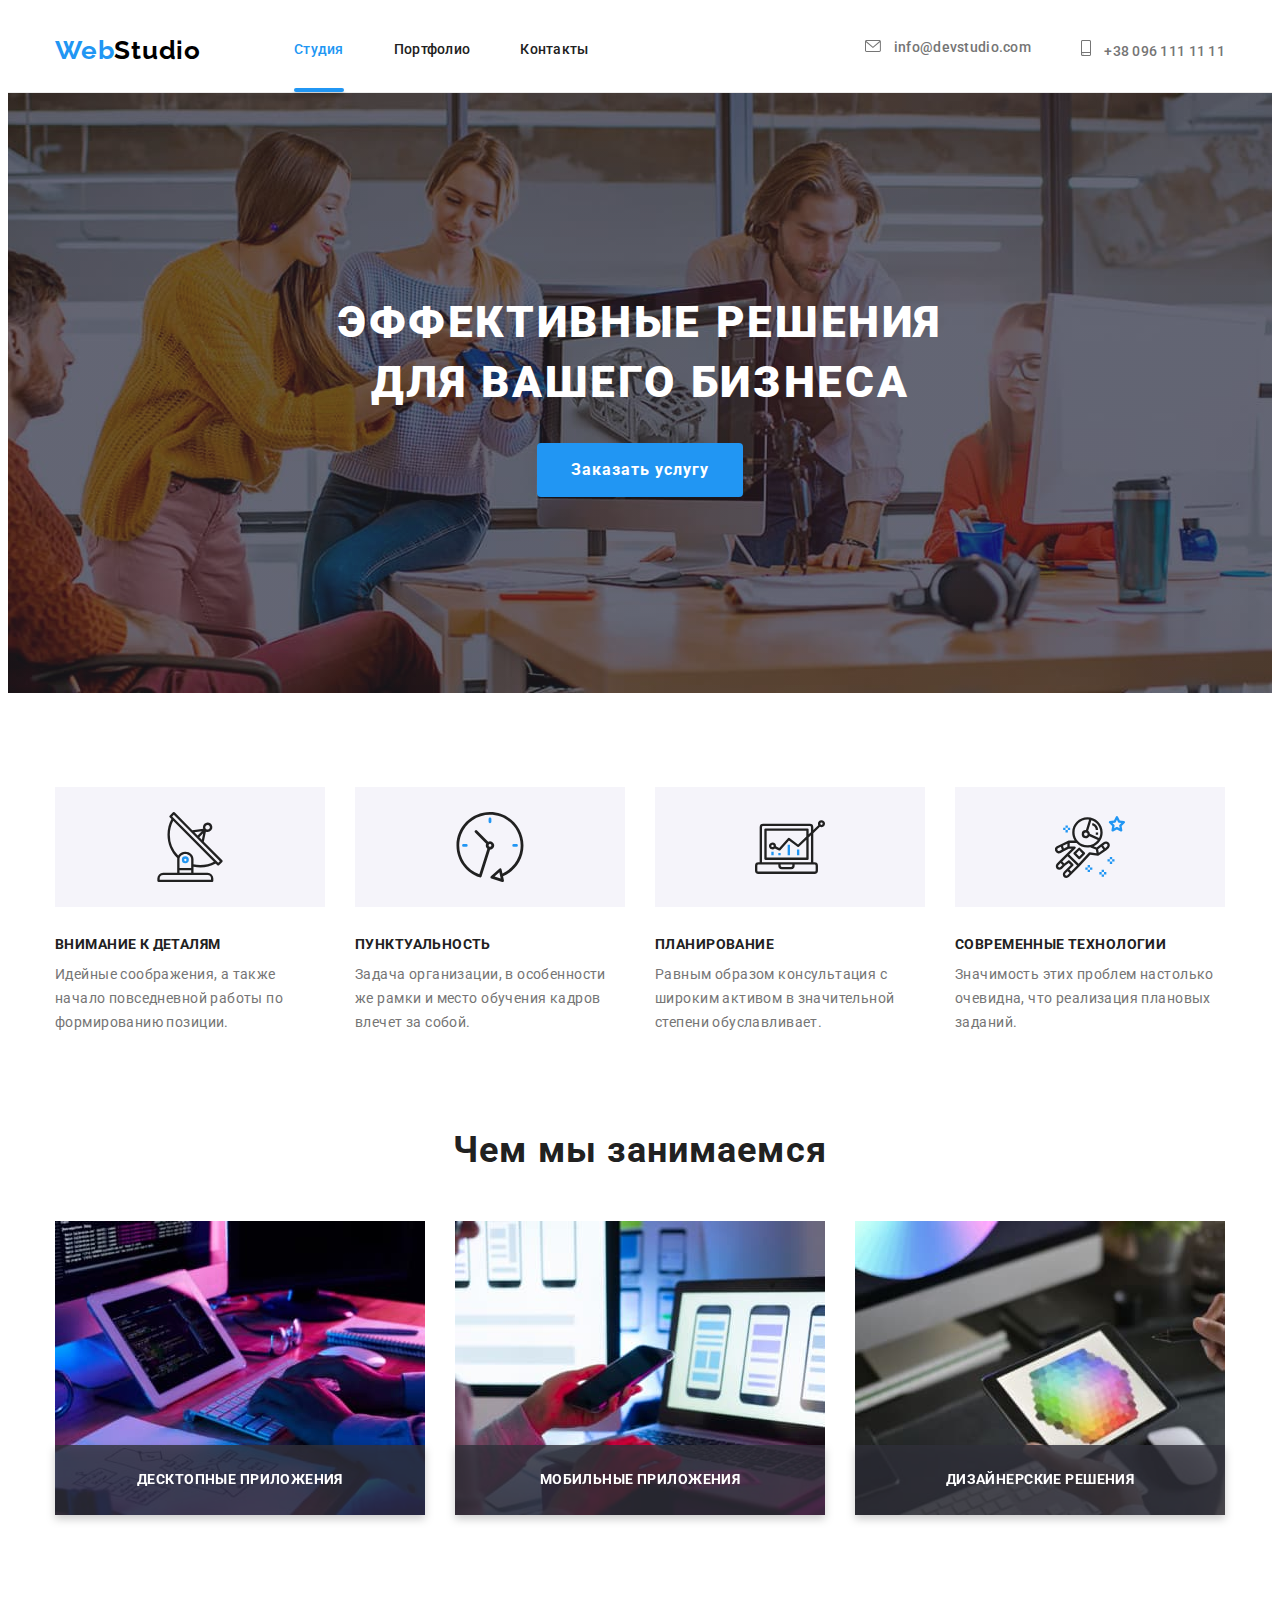
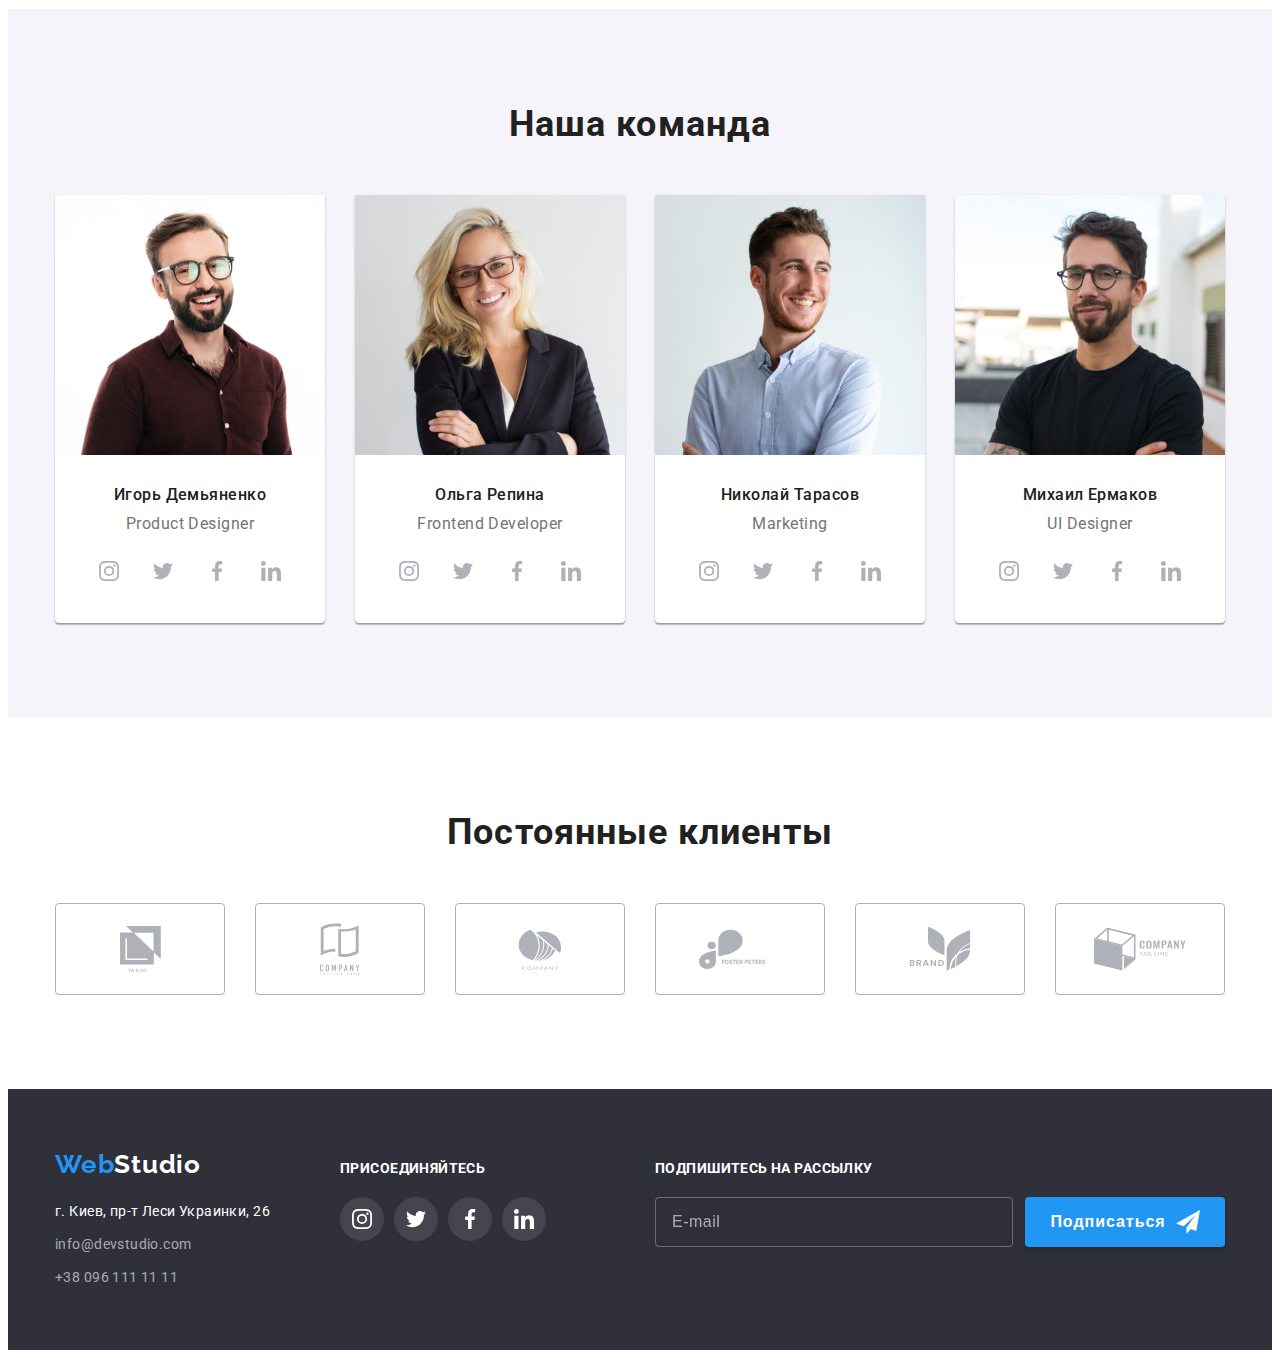
==== index.html @ d6e1f1ae "add footer-form, form-icons" ====
<!DOCTYPE html>
<html lang="ru">
  <head>
    <meta charset="UTF-8" />
    <meta http-equiv="X-UA-Compatible" content="IE=edge" />
    <meta name="viewport" content="width=device-width, initial-scale=1.0" />
    <link rel="preconnect" href="https://fonts.googleapis.com" />
    <link rel="preconnect" href="https://fonts.gstatic.com" crossorigin />
    <link
      href="https://fonts.googleapis.com/css2?family=Raleway:wght@700&family=Roboto:wght@400;500;700;900&display=swap"
      rel="stylesheet"
    />
    <link
      rel="stylesheet"
      href="https://cdnjs.cloudflare.com/ajax/libs/modern-normalize/1.1.0/modern-normalize.min.css"
      integrity="sha512-wpPYUAdjBVSE4KJnH1VR1HeZfpl1ub8YT/NKx4PuQ5NmX2tKuGu6U/JRp5y+Y8XG2tV+wKQpNHVUX03MfMFn9Q=="
      crossorigin="anonymous"
      referrerpolicy="no-referrer"
    />
    <link rel="stylesheet" href="./css/styles.css" />
    <title>Web Studio</title>
  </head>
  <body class="page">
    <header class="page-header">
      <div class="container header">
        <nav class="nav-header">
          <a href="" lang="en" class="logo"
            >Web<span class="logoend-header">Studio</span></a
          >
          <ul class="nav-list list">
            <li class="item">
              <a href="./index.html" class="link current">Студия</a>
            </li>
            <li class="item">
              <a href="./portfolio.html" class="link">Портфолио</a>
            </li>
            <li class="item"><a href="" class="link">Контакты</a></li>
          </ul>
        </nav>
        <ul class="contact-list list">
          <li class="item">
            <a href="mailto:info@devstudio.com" class="link">
              <svg class="contact-icon" width="16" height="12">
                <use href="./images/sprite.svg#icon-envelope"></use>
              </svg>
              info@devstudio.com</a
            >
          </li>
          <li class="item">
            <a href="tel:+38096111111" class="link">
              <svg class="contact-icon" width="10" height="16">
                <use href="./images/sprite.svg#icon-smartphone"></use>
              </svg>
              +38 096 111 11 11</a
            >
          </li>
        </ul>
      </div>
    </header>
    <main>
      <section class="hero overlay">
        <div class="container">
          <h1 class="hero-title">Эффективные решения для вашего бизнеса</h1>
          <button type="button" class="button secondary" data-modal-open>
            Заказать услугу
          </button>
        </div>
      </section>
      <section class="section">
        <h2 class="visually-hidden">Наши преимущества</h2>
        <div class="container">
          <ul class="features list">
            <li class="features-item">
              <div class="thumb">
                <svg class="features-icon" width="70" height="70">
                  <use href="./images/sprite.svg#icon-antenna"></use>
                </svg>
              </div>
              <h3 class="features-title">Внимание к деталям</h3>
              <p class="features-text">
                Идейные соображения, а также начало повседневной работы по
                формированию позиции.
              </p>
            </li>
            <li class="features-item">
              <div class="thumb">
                <svg class="features-icon" width="70" height="70">
                  <use href="./images/sprite.svg#icon-clock"></use>
                </svg>
              </div>
              <h3 class="features-title">Пунктуальность</h3>
              <p class="features-text">
                Задача организации, в особенности же рамки и место обучения
                кадров влечет за собой.
              </p>
            </li>
            <li class="features-item">
              <div class="thumb">
                <svg class="features-icon" width="70" height="70">
                  <use href="./images/sprite.svg#icon-diagram"></use>
                </svg>
              </div>
              <h3 class="features-title">Планирование</h3>
              <p class="features-text">
                Равным образом консультация с широким активом в значительной
                степени обуславливает.
              </p>
            </li>
            <li class="features-item">
              <div class="thumb">
                <svg class="features-icon" width="70" height="70">
                  <use href="./images/sprite.svg#icon-astronaut"></use>
                </svg>
              </div>
              <h3 class="features-title">Современные технологии</h3>
              <p class="features-text">
                Значимость этих проблем настолько очевидна, что реализация
                плановых заданий.
              </p>
            </li>
          </ul>
        </div>
      </section>
      <section class="section activities">
        <div class="container">
          <h2 class="section-title">Чем мы занимаемся</h2>
          <ul class="activities-list list">
            <li class="activities-item">
              <img
                class="activities-img"
                src="./images/activity-img-1.jpg"
                alt="Разработчик пишет код"
                width="370"
                height="294"
              />
              <p class="activities-label">Десктопные приложения</p>
            </li>
            <li class="activities-item">
              <img
                class="activities-img"
                src="./images/activity-img-2.jpg"
                alt="Разработка приложений для телефона"
                width="370"
                height="294"
              />
              <p class="activities-label">Мобильные приложения</p>
            </li>
            <li class="activities-item">
              <img
                class="activities-img"
                src="./images/activity-img-3.jpg"
                alt="Выбор цветовой палитры"
                width="370"
                height="294"
              />
              <p class="activities-label">Дизайнерские решения</p>
            </li>
          </ul>
        </div>
      </section>
      <section class="section team">
        <div class="container">
          <h2 class="section-title">Наша команда</h2>
          <ul class="team-list list">
            <li class="team-item">
              <img
                class="team-photo"
                src="./images/team-img-1.jpg"
                alt="Фото Игорь Демьяненко"
                width="270"
                height="260"
              />
              <div class="team-text">
                <h3 class="team-title">Игорь Демьяненко</h3>
                <p lang="en" class="team-job">Product Designer</p>
                <ul class="team-contacts list">
                  <li class="team-contacts-item">
                    <a href="" class="team-contacts-link">
                      <svg class="team-contacts-icon" width="20" height="20">
                        <use href="./images/sprite.svg#icon-instagram"></use>
                      </svg>
                    </a>
                  </li>
                  <li class="team-contacts-item">
                    <a href="" class="team-contacts-link">
                      <svg class="team-contacts-icon" width="20" height="20">
                        <use href="./images/sprite.svg#icon-twitter"></use>
                      </svg>
                    </a>
                  </li>
                  <li class="team-contacts-item">
                    <a href="" class="team-contacts-link">
                      <svg class="team-contacts-icon" width="20" height="20">
                        <use href="./images/sprite.svg#icon-facebook"></use>
                      </svg>
                    </a>
                  </li>
                  <li class="team-contacts-item">
                    <a href="" class="team-contacts-link">
                      <svg class="team-contacts-icon" width="20" height="20">
                        <use href="./images/sprite.svg#icon-linkedin"></use>
                      </svg>
                    </a>
                  </li>
                </ul>
              </div>
            </li>
            <li class="team-item">
              <img
                class="team-photo"
                src="./images/team-img-2.jpg"
                alt="Фото Ольга Репина"
                width="270"
                height="260"
              />
              <div class="team-text">
                <h3 class="team-title">Ольга Репина</h3>
                <p lang="en" class="team-job">Frontend Developer</p>
                <ul class="team-contacts list">
                  <li class="team-contacts-item">
                    <a href="" class="team-contacts-link">
                      <svg class="team-contacts-icon" width="20" height="20">
                        <use href="./images/sprite.svg#icon-instagram"></use>
                      </svg>
                    </a>
                  </li>
                  <li class="team-contacts-item">
                    <a href="" class="team-contacts-link">
                      <svg class="team-contacts-icon" width="20" height="20">
                        <use href="./images/sprite.svg#icon-twitter"></use>
                      </svg>
                    </a>
                  </li>
                  <li class="team-contacts-item">
                    <a href="" class="team-contacts-link">
                      <svg class="team-contacts-icon" width="20" height="20">
                        <use href="./images/sprite.svg#icon-facebook"></use>
                      </svg>
                    </a>
                  </li>
                  <li class="team-contacts-item">
                    <a href="" class="team-contacts-link">
                      <svg class="team-contacts-icon" width="20" height="20">
                        <use href="./images/sprite.svg#icon-linkedin"></use>
                      </svg>
                    </a>
                  </li>
                </ul>
              </div>
            </li>
            <li class="team-item">
              <img
                class="team-photo"
                src="./images/team-img-3.jpg"
                alt="Фото Николай Тарасов"
                width="270"
                height="260"
              />
              <div class="team-text">
                <h3 class="team-title">Николай Тарасов</h3>
                <p lang="en" class="team-job">Marketing</p>
                <ul class="team-contacts list">
                  <li class="team-contacts-item">
                    <a href="" class="team-contacts-link">
                      <svg class="team-contacts-icon" width="20" height="20">
                        <use href="./images/sprite.svg#icon-instagram"></use>
                      </svg>
                    </a>
                  </li>
                  <li class="team-contacts-item">
                    <a href="" class="team-contacts-link">
                      <svg class="team-contacts-icon" width="20" height="20">
                        <use href="./images/sprite.svg#icon-twitter"></use>
                      </svg>
                    </a>
                  </li>
                  <li class="team-contacts-item">
                    <a href="" class="team-contacts-link">
                      <svg class="team-contacts-icon" width="20" height="20">
                        <use href="./images/sprite.svg#icon-facebook"></use>
                      </svg>
                    </a>
                  </li>
                  <li class="team-contacts-item">
                    <a href="" class="team-contacts-link">
                      <svg class="team-contacts-icon" width="20" height="20">
                        <use href="./images/sprite.svg#icon-linkedin"></use>
                      </svg>
                    </a>
                  </li>
                </ul>
              </div>
            </li>
            <li class="team-item">
              <img
                class="team-photo"
                src="./images/team-img-4.jpg"
                alt="Фото Михаил Ермаков"
                width="270"
                height="260"
              />
              <div class="team-text">
                <h3 class="team-title">Михаил Ермаков</h3>
                <p lang="en" class="team-job">UI Designer</p>
                <ul class="team-contacts list">
                  <li class="team-contacts-item">
                    <a href="" class="team-contacts-link">
                      <svg class="team-contacts-icon" width="20" height="20">
                        <use href="./images/sprite.svg#icon-instagram"></use>
                      </svg>
                    </a>
                  </li>
                  <li class="team-contacts-item">
                    <a href="" class="team-contacts-link">
                      <svg class="team-contacts-icon" width="20" height="20">
                        <use href="./images/sprite.svg#icon-twitter"></use>
                      </svg>
                    </a>
                  </li>
                  <li class="team-contacts-item">
                    <a href="" class="team-contacts-link">
                      <svg class="team-contacts-icon" width="20" height="20">
                        <use href="./images/sprite.svg#icon-facebook"></use>
                      </svg>
                    </a>
                  </li>
                  <li class="team-contacts-item">
                    <a href="" class="team-contacts-link">
                      <svg class="team-contacts-icon" width="20" height="20">
                        <use href="./images/sprite.svg#icon-linkedin"></use>
                      </svg>
                    </a>
                  </li>
                </ul>
              </div>
            </li>
          </ul>
        </div>
      </section>
      <section class="section clients">
        <div class="container">
          <h2 class="section-title">Постоянные клиенты</h2>
          <ul class="clients-list list">
            <li class="clients-item">
              <a href="" class="clients-link">
                <svg class="clients-icon" width="41" height="46.7">
                  <use href="./images/sprite.svg#icon-client-logo-1"></use>
                </svg>
              </a>
            </li>
            <li class="clients-item">
              <a href="" class="clients-link">
                <svg class="clients-icon" width="40" height="52">
                  <use href="./images/sprite.svg#icon-client-logo-2"></use>
                </svg>
              </a>
            </li>
            <li class="clients-item">
              <a href="" class="clients-link">
                <svg class="clients-icon" width="43.5" height="41.2">
                  <use href="./images/sprite.svg#icon-client-logo-3"></use>
                </svg>
              </a>
            </li>
            <li class="clients-item">
              <a href="" class="clients-link">
                <svg class="clients-icon" width="84.4" height="40.6">
                  <use href="./images/sprite.svg#icon-client-logo-4"></use>
                </svg>
              </a>
            </li>
            <li class="clients-item">
              <a href="" class="clients-link">
                <svg class="clients-icon" width="62.5" height="45.4">
                  <use href="./images/sprite.svg#icon-client-logo-5"></use>
                </svg>
              </a>
            </li>
            <li class="clients-item">
              <a href="" class="clients-link">
                <svg class="clients-icon" width="93.8" height="43.9">
                  <use href="./images/sprite.svg#icon-client-logo-6"></use>
                </svg>
              </a>
            </li>
          </ul>
        </div>
      </section>
    </main>
    <footer class="footer">
      <div class="container footer-contacts">
        <div class="footer-addresses">
          <a href="" lang="en" class="logo footer-logo"
            >Web<span class="logoend-footer">Studio</span></a
          >
          <address class="address-list">
            <ul class="list">
              <li class="address-link">
                <a href="" class="address address-item"
                  >г. Киев, пр-т Леси Украинки, 26</a
                >
              </li>
              <li class="address-link">
                <a href="mailto:info@devstudio.com" class="address"
                  >info@devstudio.com</a
                >
              </li>
              <li class="address-link">
                <a href="tel:+38096111111" class="address">+38 096 111 11 11</a>
              </li>
            </ul>
          </address>
        </div>
        <div class="social-links">
          <strong class="social-links-title">Присоединяйтесь</strong>
          <ul class="social-links-list list">
            <li class="social-links-item">
              <a href="" class="social-links-link">
                <svg class="social-links-icon" width="20" height="20">
                  <use href="./images/sprite.svg#icon-instagram"></use>
                </svg>
              </a>
            </li>
            <li class="social-links-item">
              <a href="" class="social-links-link">
                <svg class="team-contacts-icon" width="20" height="20">
                  <use href="./images/sprite.svg#icon-twitter"></use>
                </svg>
              </a>
            </li>
            <li class="social-links-item">
              <a href="" class="social-links-link">
                <svg class="team-contacts-icon" width="20" height="20">
                  <use href="./images/sprite.svg#icon-facebook"></use>
                </svg>
              </a>
            </li>
            <li class="social-links-item">
              <a href="" class="social-links-link">
                <svg class="team-contacts-icon" width="20" height="20">
                  <use href="./images/sprite.svg#icon-linkedin"></use>
                </svg>
              </a>
            </li>
          </ul>
        </div>
        <div class="subscribe">
          <strong class="subscribe-title">Подпишитесь на рассылку</strong>
          <form class="subscribe-form">
            <input
              type="email"
              name="email"
              class="subscribe-input"
              placeholder="E-mail"
            />
            <button type="submit" class="subscribe-button">
              Подписаться
              <svg class="subscribe-icon" width="24" height="24">
                <use href="/images/sprite.svg#icon-send"></use>
              </svg>
            </button>
          </form>
        </div>
      </div>
    </footer>
    <div class="backdrop is-hidden" data-modal>
      <div class="modal">
        <button type="button" class="btn-close" data-modal-close>
          <svg class="close-icon" width="30" height="30">
            <use href="./images/sprite.svg#icon-Vector-1"></use>
          </svg>
        </button>
        <strong class="modal-title"
          >Оставьте свои данные, мы вам перезвоним</strong
        >
        <form class="modal-form">
          <input type="text" class="modal-input" />
          <input type="tel" class="modal-input" />
          <input type="email" class="modal-input" />
          <textarea
            name="user-comment"
            id=""
            class="modal-input"
            cols="30"
            rows="10"
          ></textarea>
        </form>
      </div>
    </div>

    <script src="./js/modal.js"></script>
  </body>
</html>
---- css/styles.css ----
/*--цвет заголовков #212121 */
/*--цвет текста #757575 */
/*--белый цвет #FFFFFF */
/*-- цвет акцента #2196F3 */
/*-- прозрачный белый футер rgba(255, 255, 255, 0.6) */
/* -- черный цвет #000000 */
/* фон герой, футер #2F303A */
/* доп.фон #F5F4FA */
:root {
  --primary-text-color: #757575;
  --secondary-text-color: #ffffff;
  --title-color: #212121;
  --accent-color: #2196f3;
  --logoend-color-header: #000000;
  --logoend-color-footer: #ffffff;
  --background-main-color: #ffffff;
  --background-second-color: #f5f4fa;
  --background-dark-color: #2f303a;
}

html {
  box-sizing: border-box;
}

*,
*::before,
*::after {
  box-sizing: inherit;
}

body {
  background-color: var(--background-main-color);
  color: var(--primary-text-color);
  font-family: "Roboto", sans-serif;
}

p {
  margin-top: 0;
  margin-bottom: 0;
}

h2,
h3 {
  margin-top: 0;
  margin-bottom: 0;
}

.list {
  padding: 0;
  margin: 0;
  list-style: none;
}

.link {
  text-decoration: none;
}

.visually-hidden {
  position: absolute;
  white-space: nowrap;
  width: 1px;
  height: 1px;
  overflow: hidden;
  border: 0;
  padding: 0;
  clip: rect(0 0 0 0);
  clip-path: inset(50%);
  margin: -1px;
}

.container {
  margin-right: auto;
  margin-left: auto;
  width: 1200px;
  padding-right: 15px;
  padding-left: 15px;
}

/* Page-header */

.page-header {
  border-bottom: 1px solid #ececec;
}

.header {
  display: flex;
  align-items: center;
}

.nav-header {
  display: flex;
  align-items: center;
}

.logo {
  margin-right: 93px;
  padding-top: 24px;
  padding-bottom: 24px;

  font-family: "Raleway";
  font-weight: 700;
  font-size: 26px;
  line-height: 1.19;
  letter-spacing: 0.03em;
  color: var(--accent-color);
  text-decoration: none;
}

.logoend-header {
  color: var(--logoend-color-header);
}

/* Site-nav */

.nav-list {
  display: flex;
  margin-bottom: 0;
}

.nav-list > .item:not(:last-child) {
  margin-right: 50px;
}

.nav-list .link {
  position: relative;
  display: block;
  padding-top: 32px;
  padding-bottom: 32px;
  font-weight: 500;
  font-size: 14px;
  line-height: 1.14;
  letter-spacing: 0.02em;
  color: var(--title-color);
  text-decoration: none;

  transition-property: color;
  transition-duration: 250ms;
  transition-timing-function: cubic-bezier(0.4, 0, 0.2, 1);
}

.nav-list .link:hover,
.nav-list .link:focus {
  color: var(--accent-color);
}

.nav-list .link.current {
  color: var(--accent-color);
}

.nav-list .link.current::after {
  position: absolute;
  left: 0;
  bottom: -2.5px;
  content: "";
  display: block;
  width: 100%;
  height: 4px;
  background-color: var(--accent-color);
  border-radius: 2px;
  box-shadow: 0px 4px 4px rgba(0, 0, 0, 0.25);
}

/* Contacts */

.contact-list {
  display: flex;
  margin-left: auto;
}

.contact-list > .item:not(:last-child) {
  margin-right: 50px;
}

.contact-list .link {
  display: block;
  padding-top: 32px;
  padding-bottom: 32px;

  font-weight: 500;
  font-size: 14px;
  line-height: 1.14;
  letter-spacing: 0.02em;
  color: var(--primary-text-color);
  text-decoration: none;

  transition: color 250ms cubic-bezier(0.4, 0, 0.2, 1);
}

.contact-list .link:hover,
.contact-list .link:focus {
  color: var(--accent-color);
}

.contact-icon {
  margin-right: 10px;
  fill: currentColor;
}

/* Hero */

.hero {
  padding-top: 200px;
  padding-bottom: 200px;
  background-color: var(--background-dark-color);
  text-align: center;
  border-top: 0;
}

.hero.overlay {
  max-width: 1600px;
  height: 600px;
  background-image: linear-gradient(
      to right,
      rgba(47, 48, 58, 0.4),
      rgba(47, 48, 58, 0.4)
    ),
    url(../images/hero-bgimage.jpg);
  background-position: center;
  background-repeat: no-repeat;
  background-size: cover;
  margin: auto;
  border-top: 0;
}

.hero-title {
  margin-top: 0;
  margin-bottom: 30px;
  margin-left: auto;
  margin-right: auto;
  width: 696px;

  font-weight: 900;
  font-size: 44px;
  line-height: 1.36;
  letter-spacing: 0.06em;
  text-transform: uppercase;
  color: var(--secondary-text-color);
}

/* Features */

.features {
  display: flex;
}

.features-item {
  width: 270px;
}

.features-item + .features-item {
  margin-left: 30px;
}

.thumb {
  display: flex;
  justify-content: center;
  align-items: center;
  margin-bottom: 30px;
  height: 120px;
  background-color: var(--background-second-color);
}

/* .features-item::before {
  display: block;
  content: "";
  height: 120px;
  margin-bottom: 30px;
  background-repeat: no-repeat;
  background-position: center;
  background-color: var(--background-second-color);
}

.icon-antenna::before {
  background-image: url(../images/antenna-1.svg);
}

.icon-clock::before {
  background-image: url(../images/clock-1.svg);
}

.icon-diagram::before {
  background-image: url(../images/diagram-1.svg);
}

.icon-astronaut::before {
  background-image: url(../images/astronaut-1.svg);
} */

.features-title {
  margin-top: 0;
  margin-bottom: 10px;

  font-weight: 700;
  font-size: 14px;
  line-height: 1.14;
  letter-spacing: 0.03em;
  text-transform: uppercase;
  color: var(--title-color);
}

.features-text {
  font-family: "Roboto";
  font-style: normal;
  font-weight: 400;
  font-size: 14px;
  line-height: 1.71;
  letter-spacing: 0.03em;
  color: var(--primary-text-color);
}

/* Section */

.section {
  padding-top: 94px;
  padding-bottom: 94px;
}

.section-title {
  margin-top: 0;
  margin-bottom: 50px;

  font-weight: 700;
  font-size: 36px;
  line-height: 1.17;
  text-align: center;
  letter-spacing: 0.03em;
  color: var(--title-color);
}

/* Activities */

.section.activities {
  padding-top: 0;
}

.activities-list {
  display: flex;
}

.activities-item {
  position: relative;
}

.activities-item:not(:last-child) {
  margin-right: 30px;
}

.activities-img {
  display: block;
}

.activities-label {
  position: absolute;
  bottom: 0;
  left: 0;
  content: "";
  width: 100%;
  height: 70px;

  display: flex;
  justify-content: center;
  align-items: center;

  font-weight: 700;
  font-size: 14px;
  line-height: 1.14px;
  letter-spacing: 0.03em;
  text-transform: uppercase;

  color: var(--secondary-text-color);
  background: rgba(47, 48, 58, 0.8);

  filter: drop-shadow(0px 4px 4px rgba(0, 0, 0, 0.25));
}

/* Team */

.team {
  background-color: var(--background-second-color);
}

.team-list {
  display: flex;
}

.team-item {
  background-color: var(--background-main-color);
  box-shadow: 0px 1px 3px rgba(0, 0, 0, 0.12), 0px 1px 1px rgba(0, 0, 0, 0.14),
    0px 2px 1px rgba(0, 0, 0, 0.2);
  border-radius: 0px 0px 4px 4px;
}

.team-item:not(:last-child) {
  margin-right: 30px;
}

.team-photo {
  display: block;
}

.team-text {
  padding: 30px 32px;
}

.team-title {
  margin-top: 0;
  margin-bottom: 10px;

  font-weight: 500;
  font-size: 16px;
  line-height: 1.19;
  text-align: center;
  letter-spacing: 0.03em;
  color: var(--title-color);
}

.team-job {
  margin-bottom: 16px;

  font-weight: 400;
  font-size: 16px;
  line-height: 1.19;
  text-align: center;
  letter-spacing: 0.03em;
  color: var(--primary-text-color);
}

.team-contacts {
  display: flex;
}

.team-contacts-item {
  width: 44px;
  height: 44px;
}

.team-contacts-item:not(:last-child) {
  margin-right: 10px;
}

.team-contacts-link {
  display: flex;
  width: 100%;
  height: 100%;
  justify-content: center;
  align-items: center;
  border-radius: 50%;
  cursor: pointer;

  color: #afb1b8;

  transition: background-color 250ms cubic-bezier(0.4, 0, 0.2, 1),
    color 250ms cubic-bezier(0.4, 0, 0.2, 1);
}

.team-contacts-link:hover,
.team-contacts-link:focus {
  background-color: var(--accent-color);
  color: var(--secondary-text-color);
}

.team-contacts-icon {
  fill: currentColor;
}

/* Button */

.button {
  display: inline-block;
  border-radius: 4px;
  border-color: transparent;
  padding: 6px 22px;

  color: var(--title-color);
  background-color: var(--background-second-color);
  text-decoration: none;
  font-family: inherit;
  cursor: pointer;
}

.button.secondary {
  min-width: 200px;
  padding: 10px 32px;

  color: var(--secondary-text-color);
  background-color: var(--accent-color);

  font-weight: 700;
  font-size: 16px;
  line-height: 1.88;
  letter-spacing: 0.06em;
  text-align: center;

  transition: background-color 250ms cubic-bezier(0.4, 0, 0.2, 1);
  /* display: flex;
  align-items: center;
   */
}

.secondary:hover,
.secondary:focus {
  background-color: #188ce8;
}

/* Clients */

.clients-list {
  display: flex;
}

.clients-item {
  width: 170px;
  height: 92px;
}

.clients-item:not(:last-child) {
  margin-right: 30px;
}

.clients-link {
  display: flex;
  justify-content: center;
  align-items: center;
  width: 100%;
  height: 100%;
  border: 1px solid #afb1b8;
  border-radius: 4px;
  color: #afb1b8;

  transition: border 250ms cubic-bezier(0.4, 0, 0.2, 1),
    color 250ms cubic-bezier(0.4, 0, 0.2, 1);
}

.clients-link:hover,
.clients-link:focus {
  border: 1px solid var(--accent-color);
  color: var(--accent-color);
}

.clients-icon {
  fill: currentColor;
}

/* .clients-icon:hover,
.clients-icon:focus {
  fill: var(--accent-color);
} */

/* Footer */

.footer {
  padding-top: 60px;
  padding-bottom: 60px;
  background-color: var(--background-dark-color);
}

.footer-contacts {
  display: flex;
  align-items: baseline;
}

.footer-addresses {
  margin-right: 70px;
}

.footer-logo {
  display: block;
  margin-right: 0;
  margin-bottom: 20px;
  padding-top: 0;
  padding-bottom: 0;
}

.logoend-footer {
  color: var(--logoend-color-footer);
}

.address-link:not(:last-child) {
  margin-bottom: 9px;
}
.address {
  font-style: normal;
  font-size: 14px;
  line-height: 1.71;
  letter-spacing: 0.03em;
  color: rgba(255, 255, 255, 0.6);
  text-decoration: none;

  transition: color 250ms cubic-bezier(0.4, 0, 0.2, 1);
}

.address-item {
  margin-top: 0;

  color: var(--secondary-text-color);
  text-decoration: none;
}

.address:hover,
.address:focus {
  color: var(--accent-color);
}

/* .social-links {
  display: flex;
  align-items: baseline;
} */

.social-links > .social-links-title,
.subscribe > .subscribe-title {
  font-family: "Roboto";
  font-style: normal;
  font-weight: 700;
  font-size: 14px;
  line-height: 1.14;
  letter-spacing: 0.03em;
  text-transform: uppercase;
  color: var(--secondary-text-color);
}

.social-links-list {
  display: flex;
  margin-top: 20px;
}

.social-links-item {
  width: 44px;
  height: 44px;
}

.social-links-item:not(:last-child) {
  margin-right: 10px;
}

.social-links-link {
  display: flex;
  width: 100%;
  height: 100%;
  justify-content: center;
  align-items: center;
  background-color: rgba(255, 255, 255, 0.1);
  border-radius: 50%;
  color: var(--secondary-text-color);

  transition: background-color 250ms cubic-bezier(0.4, 0, 0.2, 1);
}

.social-links-link:hover,
.social-links-link:focus {
  background-color: var(--accent-color);
}

.social-links-icon {
  fill: currentColor;
}

/* .instagram {
  background-image: url(../images/instagram-footer.svg);
}

.twitter {
  background-image: url(../images/twitter-footer.svg);
}

.facebook {
  background-image: url(../images/facebook-footer.svg);
}

.linkedin {
  background-image: url(../images/linkedin-footer.svg);
} */

.subscribe {
  margin-left: auto;
}

.subscribe-form {
  display: flex;
  margin-top: 20px;
}

.subscribe-input {
  width: 358px;
  height: 50px;
  margin-right: 12px;
  padding-left: 16px;

  background-color: transparent;
  border: 1px solid rgba(255, 255, 255, 0.3);
  filter: drop-shadow(0px 4px 4px rgba(0, 0, 0, 0.15));
  border-radius: 4px;
}

.subscribe-input::placeholder {
  font-size: 16px;
  line-height: 1.25;
  letter-spacing: 0.03em;

  color: rgba(255, 255, 255, 0.6);
}

.subscribe-button {
  display: flex;
  justify-content: center;
  align-items: center;
  text-align: center;
  width: 200px;
  height: 50px;
  padding: 0;
  border: 0;

  font-weight: 700;
  font-size: 16px;
  line-height: 1.88;
  letter-spacing: 0.06em;

  background-color: var(--accent-color);
  color: var(--secondary-text-color);
  border-style: none;
  box-shadow: 0px 4px 4px rgba(0, 0, 0, 0.15);
  border-radius: 4px;
}

.subscribe-icon {
  margin-left: 10px;
}

/* Portfolio */

.filter-list {
  display: flex;
  margin-bottom: 50px;
  justify-content: center;
}

.filter-list-item:not(:last-child) {
  margin-right: 8px;
}

.button.active {
  background-color: var(--accent-color);
  font-weight: 500;
  font-size: 16px;
  line-height: 1.62;
  text-align: center;
  letter-spacing: 0.03em;
  color: var(--secondary-text-color);

  transition: box-shadow 250ms cubic-bezier(0.4, 0, 0.2, 1);
}

.button.primary {
  font-weight: 500;
  font-size: 16px;
  line-height: 1.62;
  text-align: center;
  letter-spacing: 0.03em;
  color: var(--title-color);

  transition: background-color 250ms cubic-bezier(0.4, 0, 0.2, 1),
    color 250ms cubic-bezier(0.4, 0, 0.2, 1),
    box-shadow 250ms cubic-bezier(0.4, 0, 0.2, 1);
}

.active:hover,
.active:focus {
  box-shadow: 0px 3px 1px rgba(0, 0, 0, 0.1), 0px 1px 2px rgba(0, 0, 0, 0.08);
}

.button.primary:hover,
.button.primary:focus {
  background-color: var(--accent-color);
  color: var(--secondary-text-color);
  box-shadow: 0px 3px 1px rgba(0, 0, 0, 0.1), 0px 1px 2px rgba(0, 0, 0, 0.08),
    0px 2px 2px rgba(0, 0, 0, 0.12);
}

.projects-list {
  display: flex;
  flex-wrap: wrap;
}

.projects-item {
  width: 370px;
  margin-right: 30px;
  margin-bottom: 30px;
}

.projects-link {
  display: block;

  transition: box-shadow 250ms cubic-bezier(0.4, 0, 0.2, 1);
}

.projects-link:hover,
.projects-link:focus {
  box-shadow: 0px 1px 1px rgba(0, 0, 0, 0.12), 0px 4px 4px rgba(0, 0, 0, 0.06),
    1px 4px 6px rgba(0, 0, 0, 0.16);
}

.projects-item:nth-child(3n) {
  margin-right: 0;
}

.projects-item:nth-last-child(-n + 3) {
  margin-bottom: 0;
}

.projects-thumb {
  position: relative;
  overflow: hidden;
}

.projects-overlay {
  position: absolute;
  width: 100%;
  height: 100%;
  top: 0;
  left: 0;
  background: rgba(33, 150, 243, 0.9);

  padding: 63px 24px;

  transform: translateY(101%);
  transition: transform 250ms cubic-bezier(0.4, 0, 0.2, 1);
}

.projects-link:hover .projects-overlay,
.projects-link:focus .projects-overlay {
  transform: translateY(0);
}

.projects-card {
  display: block;
}

.overlay-description {
  font-size: 18px;
  line-height: 1.56;
  letter-spacing: 0.03em;

  color: var(--secondary-text-color);
}

.project-description {
  padding: 20px 24px;
  border-left: 1px solid #eeeeee;
  border-right: 1px solid #eeeeee;
  border-bottom: 1px solid #eeeeee;
}

.project-name {
  margin-top: 0;
  margin-bottom: 4px;

  font-size: 18px;
  line-height: 2;
  letter-spacing: 0.06em;
  color: var(--title-color);
}

.project-branch {
  font-size: 16px;
  line-height: 1.88;
  letter-spacing: 0.03em;
  color: var(--primary-text-color);
}

/* Backdrop */

.backdrop {
  position: fixed;
  top: 0;
  left: 0;
  width: 100%;
  height: 100%;
  background: rgba(0, 0, 0, 0.2);

  transition: opacity 500ms cubic-bezier(0.4, 0, 0.2, 1),
    visibility 550ms cubic-bezier(0.4, 0, 0.2, 1);
}

.is-hidden {
  opacity: 0;
  visibility: hidden;
  pointer-events: none;
}

.backdrop.is-hidden .modal {
  transform: translate(-50%, -50%) scale(1.1);
}

.modal {
  position: absolute;
  top: 50%;
  left: 50%;
  transform: translate(-50%, -50%) scale(1);
  transition: transform 300ms cubic-bezier(0.4, 0, 0.2, 1);

  width: 528px;
  min-height: 581px;
  filter: drop-shadow(0px 4px 4px rgba(0, 0, 0, 0.25));
  border-radius: 4px;
  padding: 40px;

  background-color: var(--background-main-color);
}

.modal-title {
  margin-bottom: 12px;

  font-weight: 700;
  font-size: 20px;
  line-height: 1.15;
  text-align: center;
  letter-spacing: 0.03em;

  color: var(--title-color);
}

.btn-close {
  display: flex;
  justify-content: center;
  align-items: center;

  position: absolute;
  top: 8px;
  right: 8px;
  width: 30px;
  height: 30px;
  border-radius: 50%;
  background-color: var(--background-main-color);
  border: 1px solid rgba(0, 0, 0, 0.1);
  filter: drop-shadow(0px 4px 4px rgba(0, 0, 0, 0.25));
}

.close-icon {
  width: 11px;
  height: 11px;
}

.modal-input {
  width: 100%;
  height: 40px;
  margin-bottom: 10px;

  border: 1px solid rgba(33, 33, 33, 0.2);
  border-radius: 4px;
  background-color: transparent;
}
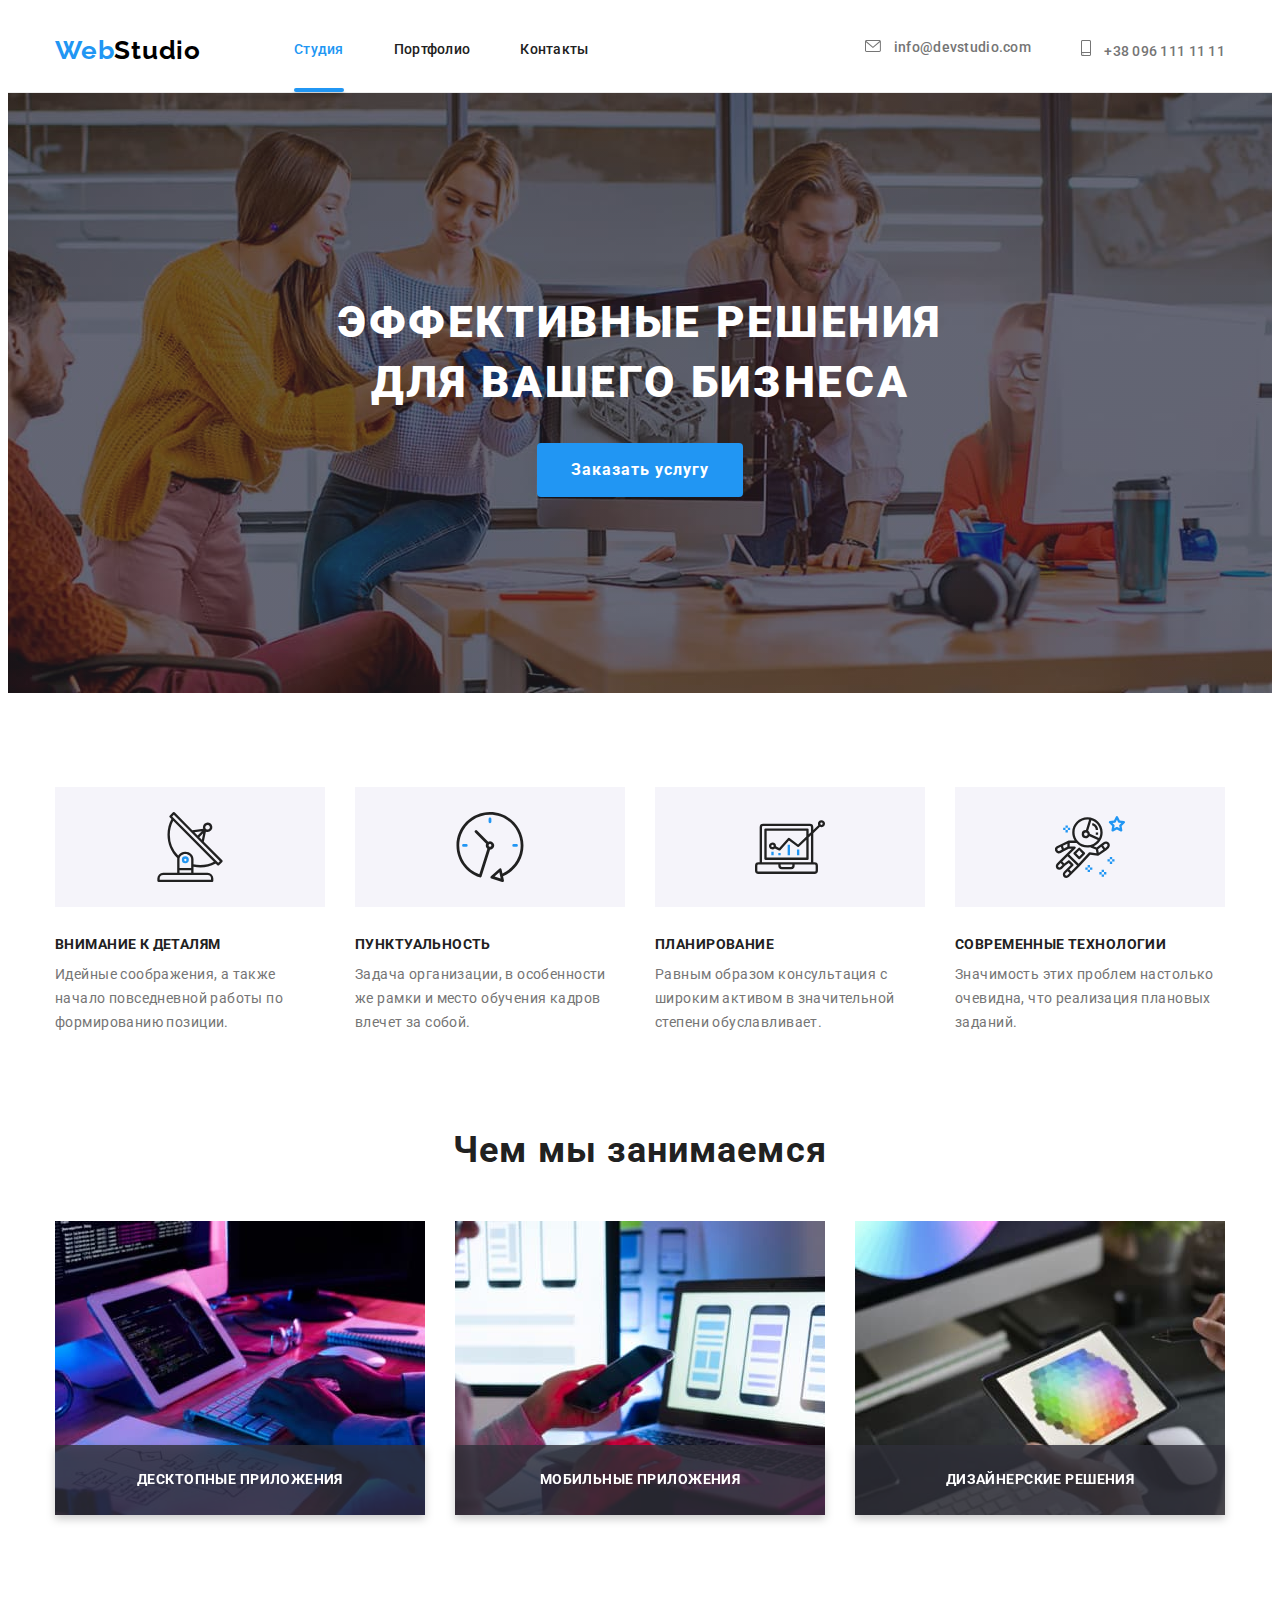
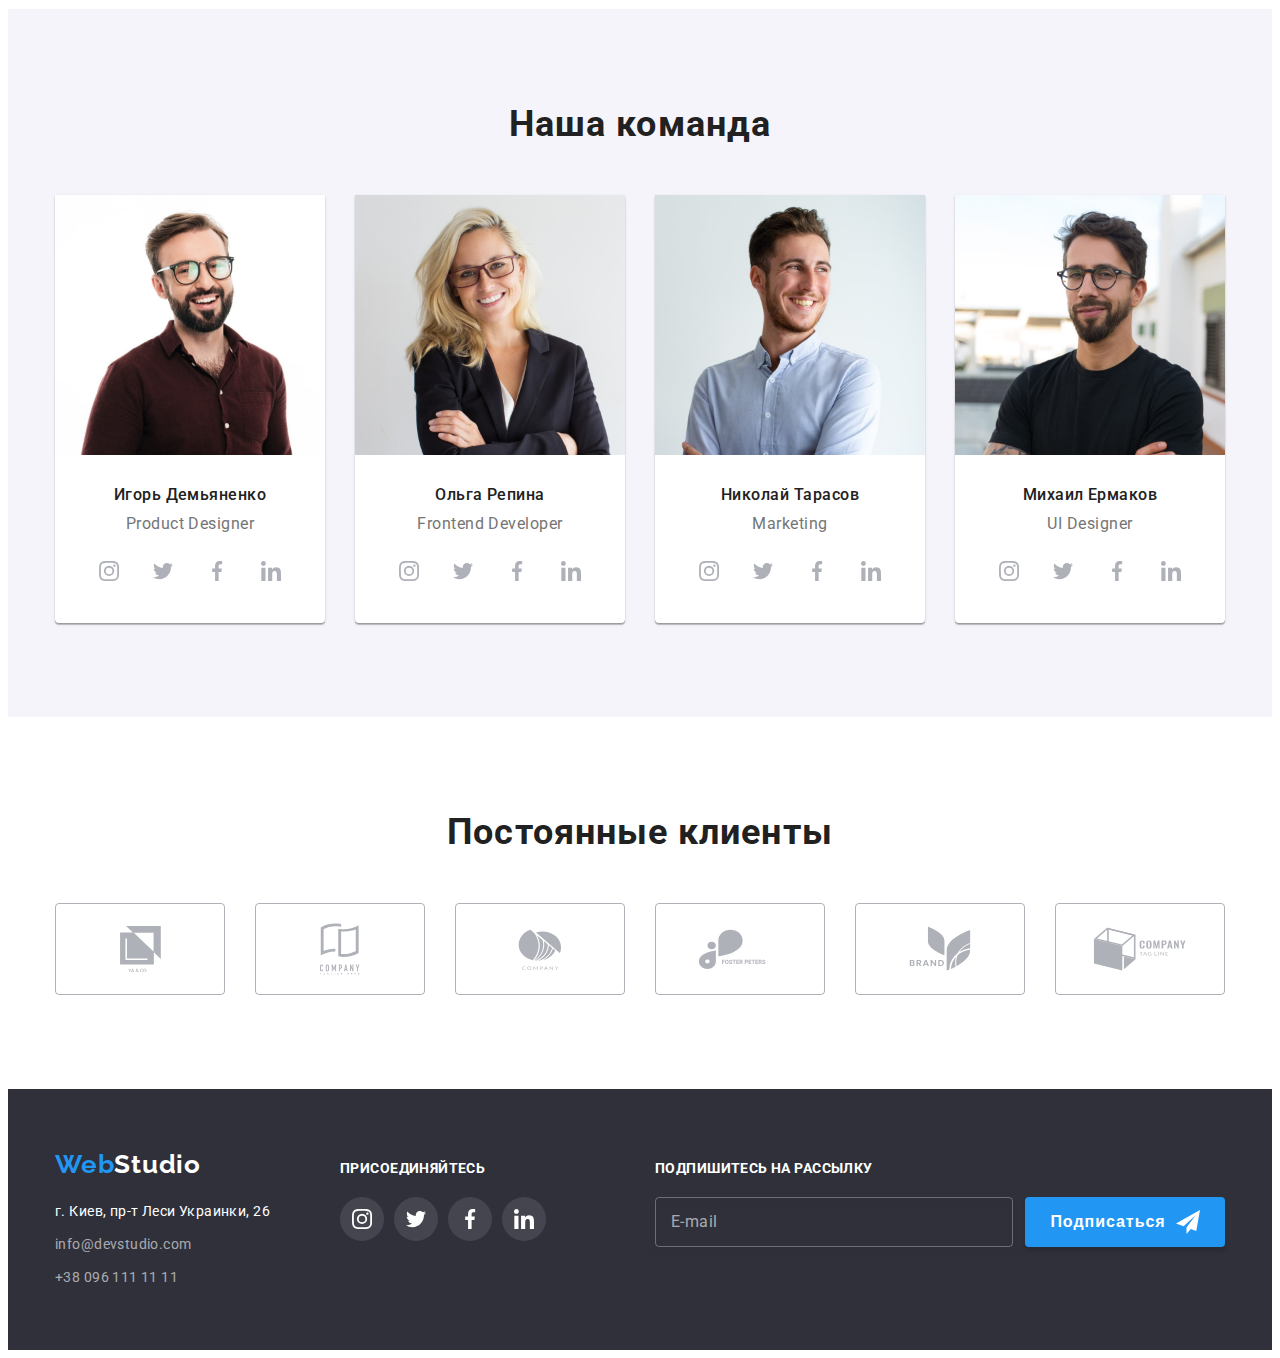
==== commit db197b9c: "add modal window&checkbox" ====
--- a/index.html
+++ b/index.html
@@ -447,12 +447,16 @@
         <div class="subscribe">
           <strong class="subscribe-title">Подпишитесь на рассылку</strong>
           <form class="subscribe-form">
-            <input
-              type="email"
-              name="email"
-              class="subscribe-input"
-              placeholder="E-mail"
-            />
+            <div class="form-field">
+              <label for="email" class="subscribe-label">E-mail</label>
+              <input
+                type="email"
+                name="email"
+                class="subscribe-input"
+                id="email"
+                required
+              />
+            </div>
             <button type="submit" class="subscribe-button">
               Подписаться
               <svg class="subscribe-icon" width="24" height="24">
@@ -470,20 +474,70 @@
             <use href="./images/sprite.svg#icon-Vector-1"></use>
           </svg>
         </button>
-        <strong class="modal-title"
-          >Оставьте свои данные, мы вам перезвоним</strong
-        >
+        <p class="modal-title">Оставьте свои данные, мы вам перезвоним</p>
         <form class="modal-form">
-          <input type="text" class="modal-input" />
-          <input type="tel" class="modal-input" />
-          <input type="email" class="modal-input" />
-          <textarea
-            name="user-comment"
-            id=""
-            class="modal-input"
-            cols="30"
-            rows="10"
-          ></textarea>
+          <div class="modal-field">
+            <label for="name" class="modal-label">Имя</label>
+            <div class="input-wrap">
+              <input
+                type="text"
+                name="user-name"
+                class="modal-input"
+                id="name"
+              />
+              <svg class="input-icon" width="18" height="18">
+                <use href="./images/sprite.svg#icon-person"></use>
+              </svg>
+            </div>
+          </div>
+          <div class="modal-field">
+            <label for="tel" class="modal-label">Телефон</label>
+            <div class="input-wrap">
+              <input type="tel" name="user-tel" class="modal-input" id="tel" />
+              <svg class="input-icon" width="18" height="18">
+                <use href="./images/sprite.svg#icon-phone"></use>
+              </svg>
+            </div>
+          </div>
+          <div class="modal-field">
+            <label for="mail" class="modal-label">Почта</label>
+            <div class="input-wrap">
+              <input
+                type="email"
+                name="user-mail"
+                class="modal-input"
+                id="mail"
+              />
+              <svg class="input-icon" width="18" height="18">
+                <use href="./images/sprite.svg#icon-email"></use>
+              </svg>
+            </div>
+          </div>
+          <div class="modal-field">
+            <label for="comment" class="modal-label">Комментарий</label>
+            <textarea
+              name="user-comment"
+              id="comment"
+              class="modal-comment"
+              placeholder="Введите текст"
+              cols="30"
+              rows="10"
+            ></textarea>
+          </div>
+          <div class="modal-field">
+            <label class="check-label">
+              <input
+                type="checkbox"
+                name="agree"
+                class="check-input visually-hidden"
+              />
+              <span class="check-icon"></span>
+              Соглашаюсь с рассылкой и принимаю&nbsp;<a href="">
+                Условия договора</a
+              >
+            </label>
+          </div>
+          <button type="submit" class="modal-button">Отправить</button>
         </form>
       </div>
     </div>
--- a/css/styles.css
+++ b/css/styles.css
@@ -679,11 +679,29 @@
   margin-top: 20px;
 }
 
+.form-field {
+  position: relative;
+}
+
+.subscribe-label {
+  position: absolute;
+  top: 50%;
+  left: 16px;
+  transform: translateY(-50%);
+
+  font-size: 16px;
+  line-height: 1.25;
+  letter-spacing: 0.03em;
+
+  color: rgba(255, 255, 255, 0.6);
+}
+
 .subscribe-input {
   width: 358px;
   height: 50px;
   margin-right: 12px;
-  padding-left: 16px;
+  padding-left: 75px;
+  color: var(--secondary-text-color);
 
   background-color: transparent;
   border: 1px solid rgba(255, 255, 255, 0.3);
@@ -691,18 +709,14 @@
   border-radius: 4px;
 }
 
-.subscribe-input::placeholder {
-  font-size: 16px;
-  line-height: 1.25;
-  letter-spacing: 0.03em;
-
-  color: rgba(255, 255, 255, 0.6);
-}
-
 .subscribe-button {
   display: flex;
   justify-content: center;
   align-items: center;
+}
+
+.subscribe-button,
+.modal-button {
   text-align: center;
   width: 200px;
   height: 50px;
@@ -939,12 +953,137 @@
   height: 11px;
 }
 
+.modal-label {
+  display: block;
+  margin-bottom: 4px;
+
+  font-size: 12px;
+  line-height: 1.17;
+  letter-spacing: 0.01em;
+
+  color: var(--primary-text-color);
+}
+
+.modal-field {
+  margin-bottom: 10px;
+}
+
+.modal-field:nth-child(4) {
+  margin-bottom: 20px;
+}
+
+.modal-field:nth-child(5) {
+  margin-bottom: 30px;
+}
+
+.input-wrap {
+  position: relative;
+}
+
 .modal-input {
   width: 100%;
   height: 40px;
-  margin-bottom: 10px;
+  padding-left: 42px;
 
   border: 1px solid rgba(33, 33, 33, 0.2);
   border-radius: 4px;
   background-color: transparent;
-}
+  outline: transparent;
+
+  transition: border-color 250ms cubic-bezier(0.4, 0, 0.2, 1),
+    fill 250ms cubic-bezier(0.4, 0, 0.2, 1);
+}
+
+.modal-input:focus,
+.modal-comment:focus {
+  border-color: var(--accent-color);
+}
+
+.modal-input:focus + .input-icon {
+  fill: var(--accent-color);
+}
+
+.input-icon {
+  position: absolute;
+  left: 12px;
+  top: 50%;
+  transform: translateY(-50%);
+}
+
+.modal-comment {
+  width: 100%;
+  height: 120px;
+  padding: 12px 16px;
+  resize: none;
+  outline: transparent;
+
+  border: 1px solid rgba(33, 33, 33, 0.2);
+  border-radius: 4px;
+  background-color: transparent;
+
+  transition: border-color 250ms cubic-bezier(0.4, 0, 0.2, 1);
+}
+
+.modal-comment:focus {
+  border-color: var(--accent-color);
+}
+
+.modal-comment::placeholder {
+  font-size: 12px;
+  line-height: 1.17;
+  letter-spacing: 0.01em;
+
+  color: rgba(117, 117, 117, 0.5);
+}
+
+.check-input:checked + .check-icon {
+  background-image: url("../images/icon-check.svg");
+  /* background-color: #2196f3;
+  background-size: contain;
+  background-origin: border-box; */
+}
+
+.check-label {
+  display: flex;
+  align-items: center;
+
+  font-size: 14px;
+  line-height: 1.71;
+  letter-spacing: 0.03em;
+
+  color: var(--primary-text-color);
+}
+
+.check-icon {
+  width: 16px;
+  height: 15px;
+  margin-right: 7px;
+
+  background-image: url(../images/frame.svg);
+  background-repeat: no-repeat;
+  background-position: center;
+  background-size: contain;
+
+  transition: background-image 250ms cubic-bezier(0.4, 0, 0.2, 1);
+}
+
+.check-label a {
+  text-decoration-line: underline;
+
+  color: #2196f3;
+}
+
+.modal-button {
+  display: block;
+  margin-right: auto;
+  margin-left: auto;
+  cursor: pointer;
+
+  transition: background-color 250ms cubic-bezier(0.4, 0, 0.2, 1),
+    box-shadow 250ms cubic-bezier(0.4, 0, 0.2, 1);
+}
+
+.modal-button:hover {
+  background-color: #188ce8;
+  box-shadow: (0px 4px 4px rgba(0, 0, 0, 0.25));
+}
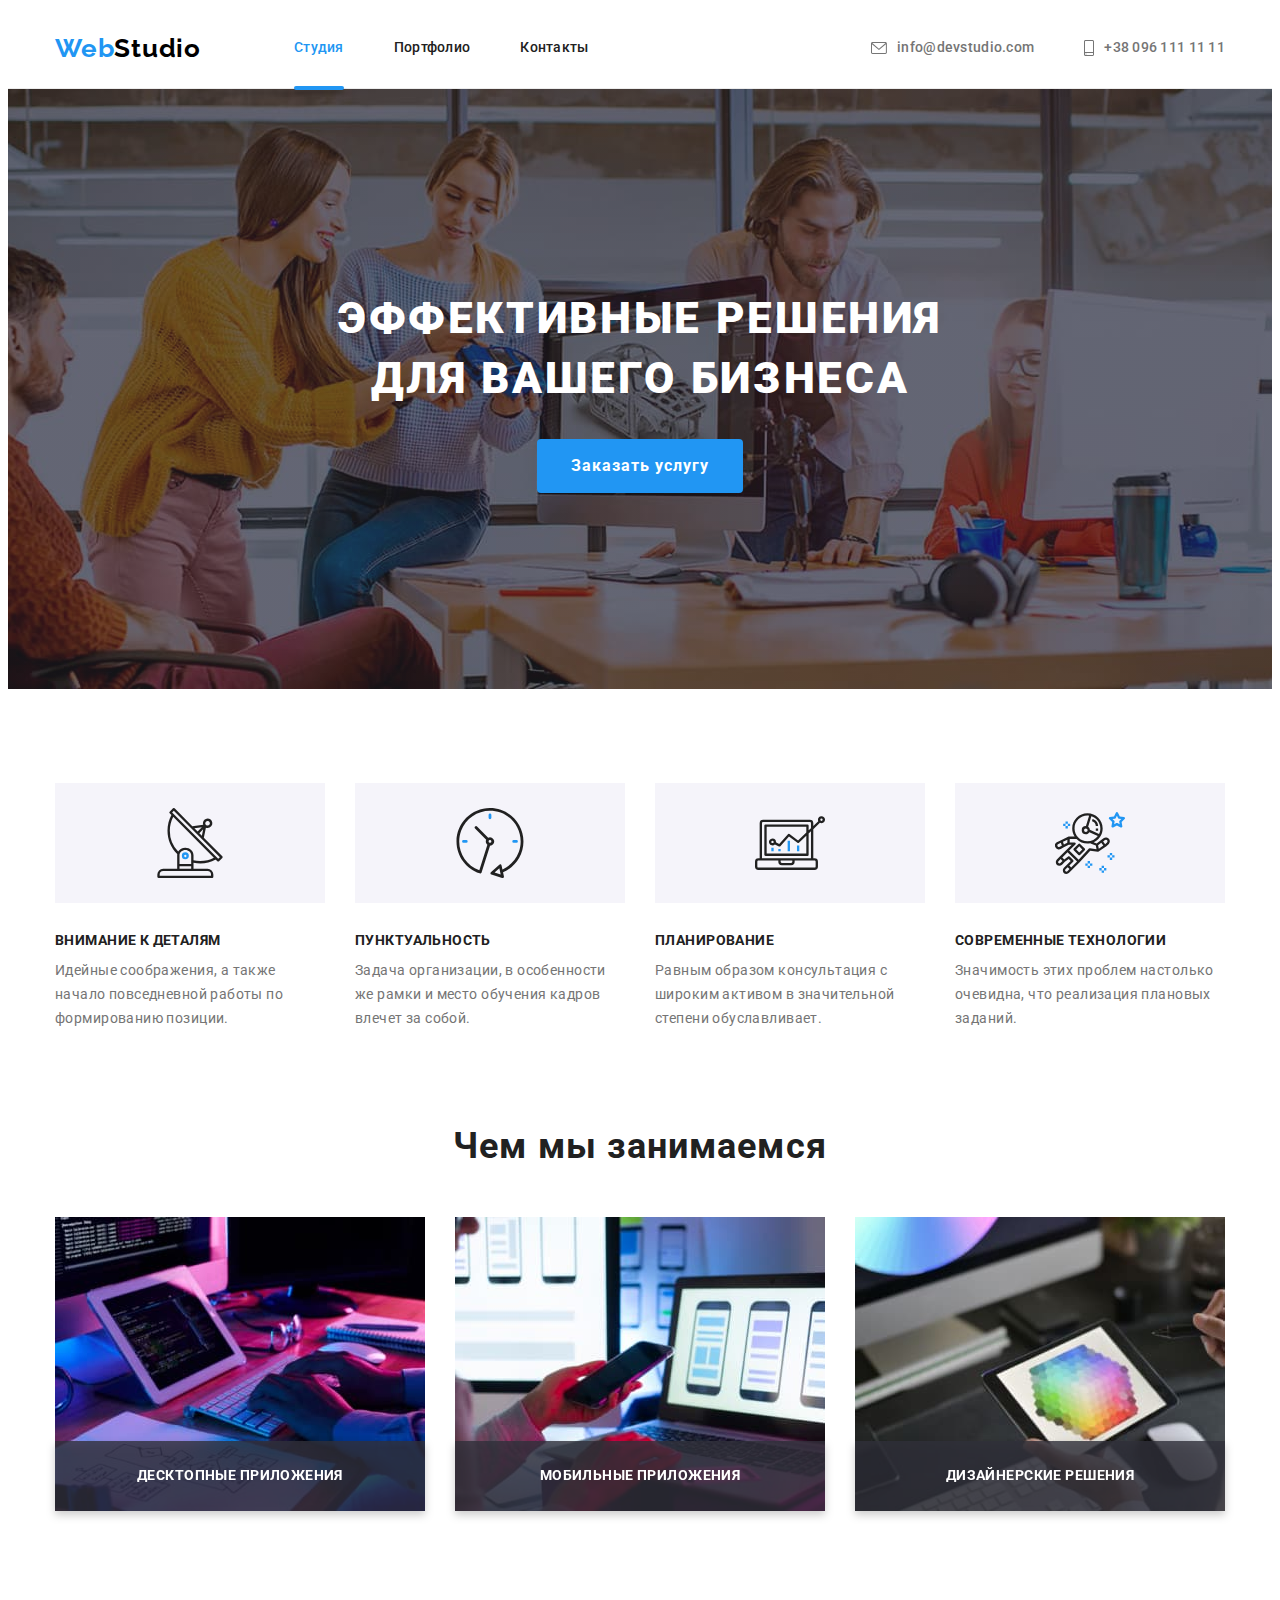
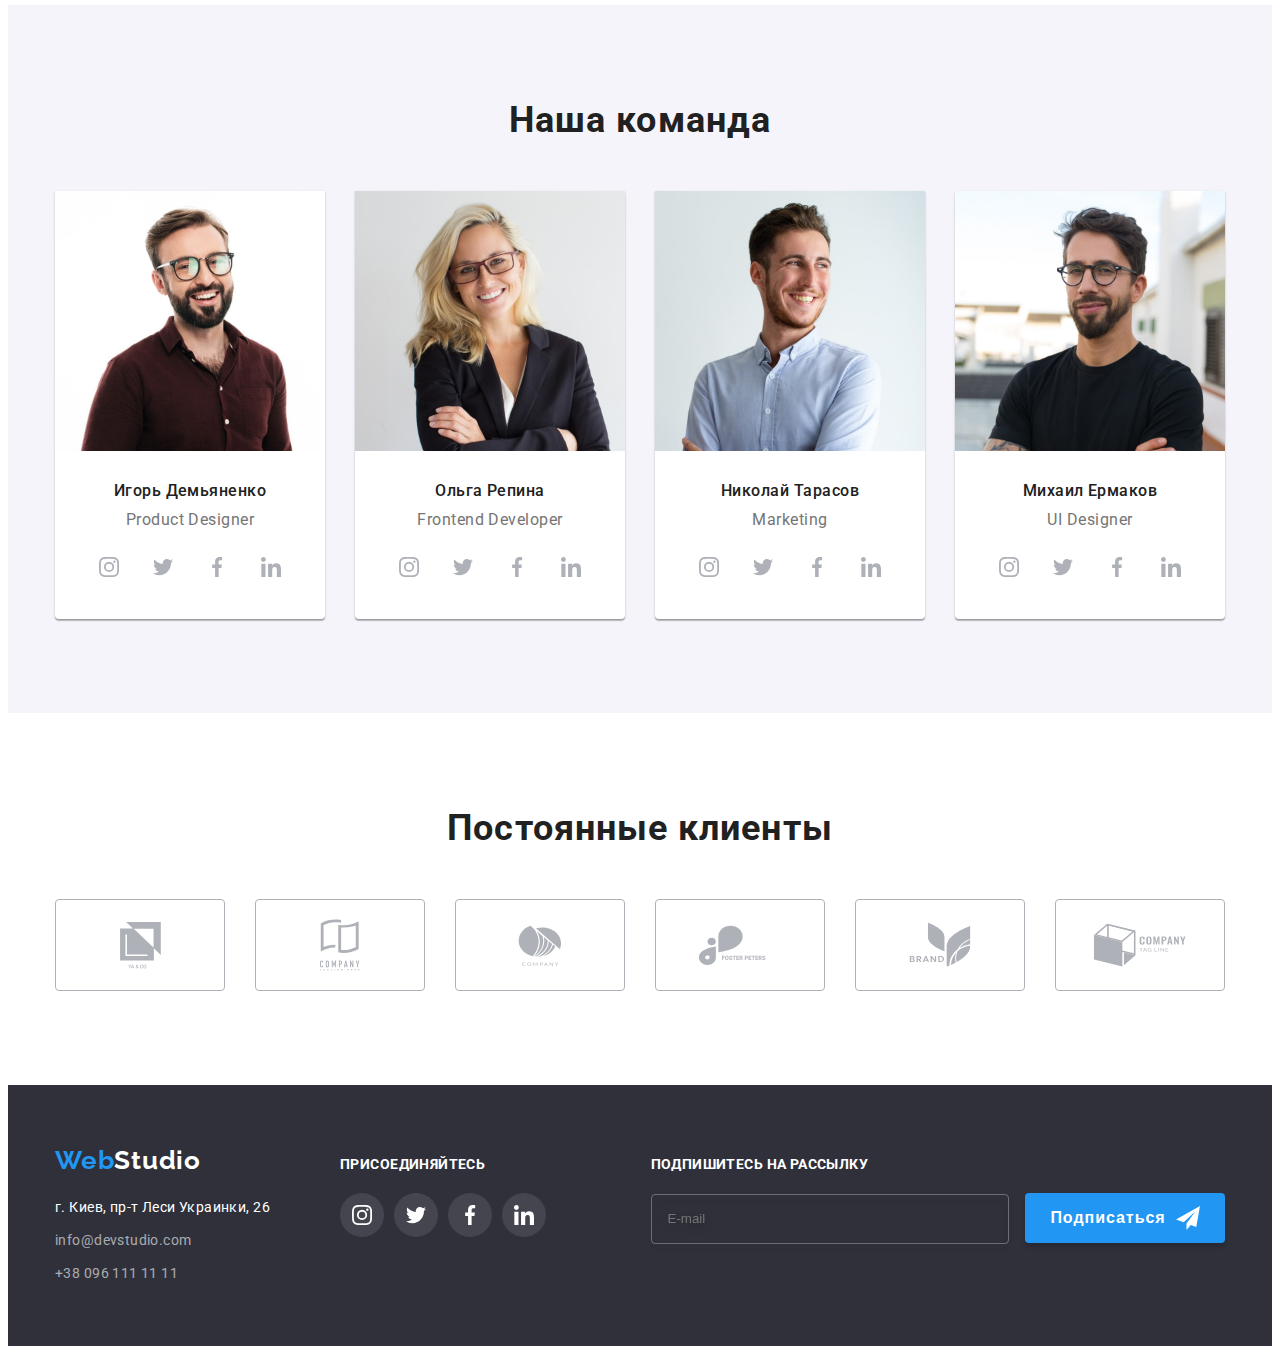
==== commit 67a6cd7f: "fix forms" ====
--- a/index.html
+++ b/index.html
@@ -447,20 +447,19 @@
         <div class="subscribe">
           <strong class="subscribe-title">Подпишитесь на рассылку</strong>
           <form class="subscribe-form">
-            <div class="form-field">
-              <label for="email" class="subscribe-label">E-mail</label>
+            <label class="subscribe-label">
               <input
                 type="email"
                 name="email"
                 class="subscribe-input"
-                id="email"
+                placeholder="E-mail"
                 required
               />
-            </div>
+            </label>
             <button type="submit" class="subscribe-button">
               Подписаться
               <svg class="subscribe-icon" width="24" height="24">
-                <use href="/images/sprite.svg#icon-send"></use>
+                <use href="./images/sprite.svg#icon-send"></use>
               </svg>
             </button>
           </form>
--- a/css/styles.css
+++ b/css/styles.css
@@ -172,7 +172,8 @@
 }
 
 .contact-list .link {
-  display: block;
+  display: flex;
+  align-items: center;
   padding-top: 32px;
   padding-bottom: 32px;
 
@@ -560,7 +561,6 @@
 }
 
 .footer-addresses {
-  margin-right: 70px;
 }
 
 .footer-logo {
@@ -601,10 +601,9 @@
   color: var(--accent-color);
 }
 
-/* .social-links {
-  display: flex;
-  align-items: baseline;
-} */
+.social-links {
+  margin-left: 70px;
+}
 
 .social-links > .social-links-title,
 .subscribe > .subscribe-title {
@@ -675,19 +674,18 @@
 }
 
 .subscribe-form {
-  display: flex;
+  /* position: relative; */
   margin-top: 20px;
 }
 
 .form-field {
-  position: relative;
 }
 
 .subscribe-label {
-  position: absolute;
+  /* position: absolute;
   top: 50%;
   left: 16px;
-  transform: translateY(-50%);
+  transform: translateY(-50%); */
 
   font-size: 16px;
   line-height: 1.25;
@@ -700,7 +698,7 @@
   width: 358px;
   height: 50px;
   margin-right: 12px;
-  padding-left: 75px;
+  padding-left: 16px;
   color: var(--secondary-text-color);
 
   background-color: transparent;
@@ -709,8 +707,12 @@
   border-radius: 4px;
 }
 
+.subscribe-input:focus + .subscribe-label {
+  visibility: hidden;
+}
+
 .subscribe-button {
-  display: flex;
+  display: inline-flex;
   justify-content: center;
   align-items: center;
 }
@@ -948,6 +950,11 @@
   filter: drop-shadow(0px 4px 4px rgba(0, 0, 0, 0.25));
 }
 
+.btn-close:hover .close-icon,
+.btn-close:focus .close-icon {
+  fill: var(--accent-color);
+}
+
 .close-icon {
   width: 11px;
   height: 11px;
@@ -990,8 +997,7 @@
   background-color: transparent;
   outline: transparent;
 
-  transition: border-color 250ms cubic-bezier(0.4, 0, 0.2, 1),
-    fill 250ms cubic-bezier(0.4, 0, 0.2, 1);
+  transition: border-color 250ms cubic-bezier(0.4, 0, 0.2, 1);
 }
 
 .modal-input:focus,
@@ -1008,6 +1014,8 @@
   left: 12px;
   top: 50%;
   transform: translateY(-50%);
+
+  transition: fill 250ms cubic-bezier(0.4, 0, 0.2, 1);
 }
 
 .modal-comment {
@@ -1036,6 +1044,10 @@
   color: rgba(117, 117, 117, 0.5);
 }
 
+.check-input:focus + .check-icon {
+  fill: #2196f3;
+}
+
 .check-input:checked + .check-icon {
   background-image: url("../images/icon-check.svg");
   /* background-color: #2196f3;
